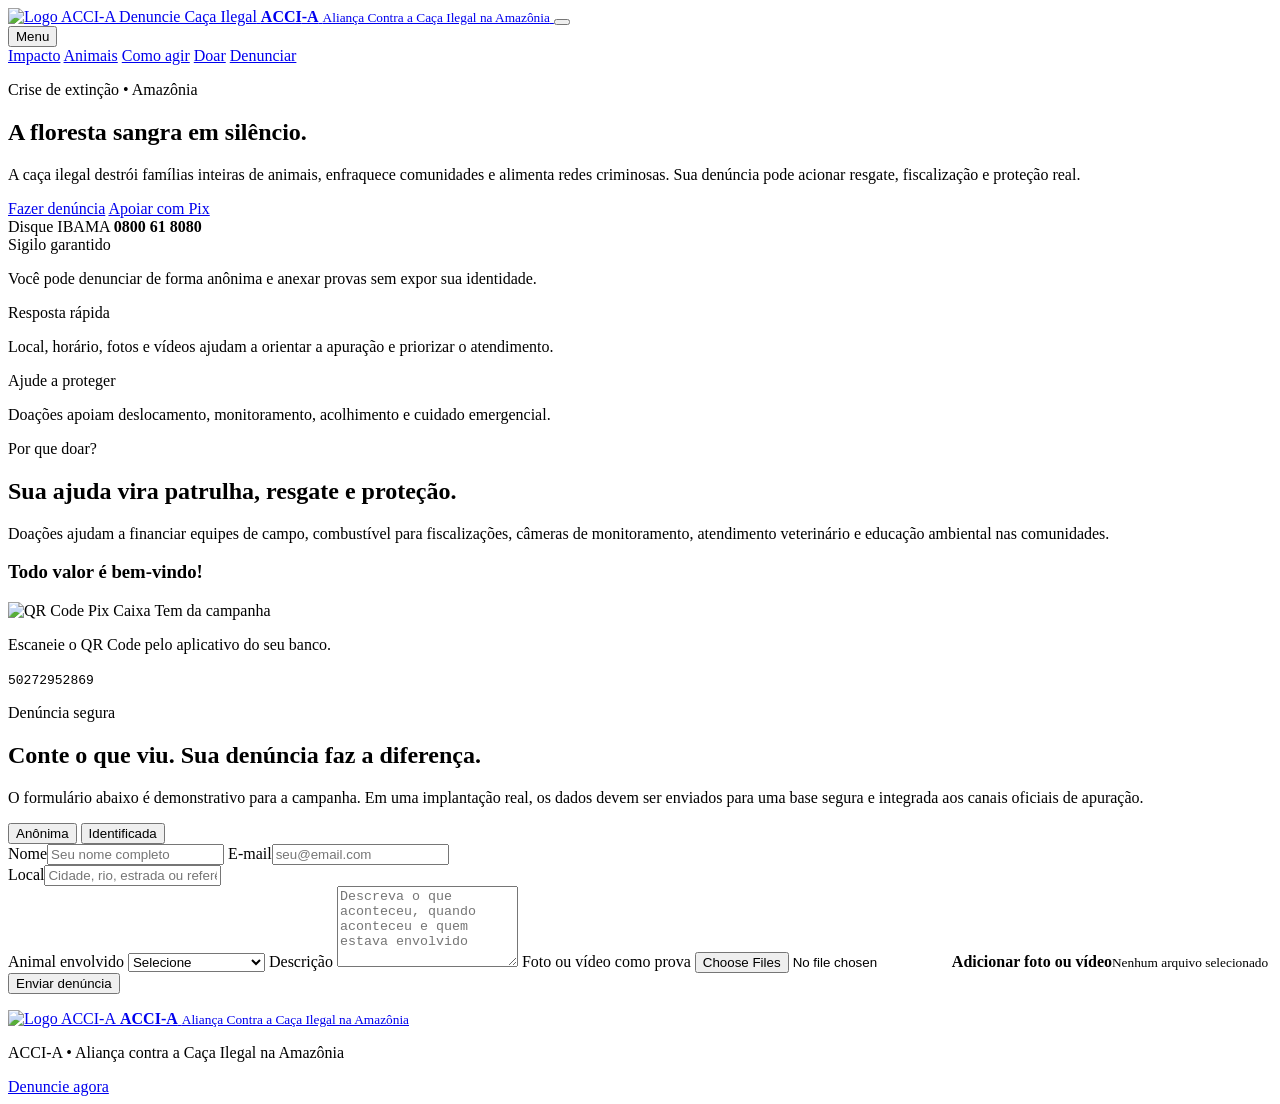
==== index.html @ 6cfe56fc "site pages" ====
﻿<!DOCTYPE html>
<html lang="pt-BR">
  <head>
    <meta charset="UTF-8" />
    <meta name="viewport" content="width=device-width, initial-scale=1.0" />
    <title>ACCI-A | Denuncie a Caça Ilegal</title>
    <meta
      name="description"
      content="Campanha ACCI-A contra a caça ilegal na Amazônia. Denuncie, doe e proteja a fauna brasileira."
    />
    <link rel="icon" type="image/png" href="logo-acci-a.png" />
    <link rel="apple-touch-icon" href="logo-acci-a.png" />
    <link rel="stylesheet" href="styles.css" />
  </head>
  <body>
    <header class="site-header" data-header>
      <nav class="nav container" aria-label="Navegação principal">
        <a class="brand" href="#inicio" aria-label="ACCI-A - início">
          <img src="logo-acci-a.png" alt="Logo ACCI-A Denuncie Caça Ilegal" />
          <span class="brand-copy">
            <strong>ACCI<span>-A</span></strong>
            <small>Aliança Contra a Caça Ilegal na Amazônia</small>
          </span>
        </a>

        <button class="menu-toggle" type="button" aria-label="Abrir menu" aria-expanded="false" data-menu-toggle>
          <span></span>
          <span></span>
        </button>

        <div class="nav-links" data-menu>
          <div class="nav-dropdown">
            <button class="nav-dropdown-toggle" type="button" aria-expanded="false" aria-haspopup="true" data-dropdown-toggle>
              Menu
              <span aria-hidden="true"></span>
            </button>
            <div class="nav-dropdown-menu" data-dropdown-menu>
              <a href="impacto.html">Impacto</a>
              <a href="animais.html">Animais</a>
              <a href="como-agir.html">Como agir</a>
              <a href="#doacao">Doar</a>
              <a class="nav-cta" href="#denuncia">Denunciar</a>
            </div>
          </div>
        </div>
      </nav>
    </header>

    <main id="inicio">
      <section class="hero" aria-labelledby="hero-title">
        <div class="hero-media" aria-hidden="true"></div>
        <div class="hero-grid" aria-hidden="true"></div>
        <div class="container hero-content">
          <p class="alert-label reveal">Crise de extinção • Amazônia</p>
          <h1 id="hero-title" class="reveal">A floresta <span>sangra</span> em silêncio.</h1>
          <p class="hero-copy reveal">
            A caça ilegal destrói famílias inteiras de animais, enfraquece comunidades e alimenta redes criminosas.
            Sua denúncia pode acionar resgate, fiscalização e proteção real.
          </p>
          <div class="hero-actions reveal">
            <a class="button button-primary" href="#denuncia" data-report-open>Fazer denúncia</a>
            <a class="button button-secondary" href="#doacao" data-donation-open>Apoiar com Pix</a>
          </div>
          <aside class="hotline reveal" aria-label="Canal oficial de denúncia">
            <span>Disque IBAMA</span>
            <strong>0800 61 8080</strong>
          </aside>
        </div>
      </section>

      <section class="proof-strip" aria-label="Garantias da campanha">
        <div class="container proof-grid">
          <article class="proof-item reveal">
            <span>Sigilo garantido</span>
            <p>Você pode denunciar de forma anônima e anexar provas sem expor sua identidade.</p>
          </article>
          <article class="proof-item reveal">
            <span>Resposta rápida</span>
            <p>Local, horário, fotos e vídeos ajudam a orientar a apuração e priorizar o atendimento.</p>
          </article>
          <article class="proof-item reveal">
            <span>Ajude a proteger</span>
            <p>Doações apoiam deslocamento, monitoramento, acolhimento e cuidado emergencial.</p>
          </article>
        </div>
      </section>




      <section class="section donation" id="doacao">
        <div class="container donation-layout">
          <div class="section-copy reveal">
            <p class="kicker">Por que doar?</p>
            <h2>Sua ajuda vira patrulha, resgate e proteção.</h2>
            <p>
              Doações ajudam a financiar equipes de campo, combustível para fiscalizações, câmeras de monitoramento,
              atendimento veterinário e educação ambiental nas comunidades.
            </p>
          </div>
          <aside class="pix-card reveal" aria-label="Doação via Pix">
            <h3>Todo valor é bem-vindo!</h3>
            <img src="pix-caixatem-qr.jpg" alt="QR Code Pix Caixa Tem da campanha" />
            <p>Escaneie o QR Code pelo aplicativo do seu banco.</p>
            <code>50272952869</code>
          </aside>
        </div>
      </section>

      <section class="section report" id="denuncia">
        <div class="container report-layout">
          <div class="section-copy reveal">
            <p class="kicker">Denúncia segura</p>
            <h2>Conte o que viu. Sua denúncia faz a diferença.</h2>
            <p>
              O formulário abaixo é demonstrativo para a campanha. Em uma implantação real, os dados devem ser enviados
              para uma base segura e integrada aos canais oficiais de apuração.
            </p>
          </div>

          <form class="report-form reveal" data-report-form>
            <div class="report-type" role="group" aria-label="Tipo de denúncia">
              <button class="active" type="button" data-report-type="anonymous" aria-pressed="true">Anônima</button>
              <button type="button" data-report-type="identified" aria-pressed="false">Identificada</button>
            </div>
            <p class="identity-warning" data-identity-warning hidden>
              Na denúncia identificada, seus dados ficam registrados para acompanhamento do caso.
            </p>
            <div class="form-row identity-fields" data-identity-fields>
              <label>Nome<input type="text" name="name" placeholder="Seu nome completo" data-identity-input /></label>
              <label>E-mail<input type="email" name="email" placeholder="seu@email.com" data-identity-input /></label>
            </div>
            <div class="form-row">
              <label class="cpf-field" data-cpf-field hidden>CPF<input type="text" name="cpf" inputmode="numeric" maxlength="14" placeholder="000.000.000-00" data-cpf /></label>
              <label>Local<input type="text" name="location" placeholder="Cidade, rio, estrada ou referência" required /></label>
            </div>
            <label>Animal envolvido
              <select name="animal" required>
                <option value="">Selecione</option>
                <option>Onça-pintada</option>
                <option>Boto-cor-de-rosa</option>
                <option>Primata amazônico</option>
                <option>Ave silvestre</option>
                <option>Outro animal</option>
              </select>
            </label>
            <label>Descrição
              <textarea name="message" rows="5" placeholder="Descreva o que aconteceu, quando aconteceu e quem estava envolvido" required></textarea>
            </label>
            <label class="file-field">Foto ou vídeo como prova
              <input type="file" name="evidence" accept="image/*,video/*" multiple data-file-input />
              <span class="file-box"><strong>Adicionar foto ou vídeo</strong><small data-file-label>Nenhum arquivo selecionado</small></span>
            </label>
            <button class="button button-primary" type="submit">Enviar denúncia</button>
            <p class="form-message" role="status" data-report-message></p>
          </form>
        </div>
      </section>
    </main>

    <div class="donation-modal" role="dialog" aria-modal="true" aria-labelledby="modal-title" hidden data-donation-modal>
      <button class="modal-backdrop" type="button" aria-label="Fechar" data-donation-close></button>
      <div class="modal-panel">
        <button class="modal-close" type="button" aria-label="Fechar janela" data-donation-close><span></span><span></span></button>
        <p class="kicker">Pix da campanha</p>
        <h2 id="modal-title">Apoie a proteção da fauna</h2>
        <img src="pix-caixatem-qr.jpg" alt="QR Code Pix Caixa Tem da campanha" />
        <code>50272952869</code>
      </div>
    </div>


    <div class="donation-modal report-modal" role="dialog" aria-modal="true" aria-labelledby="report-modal-title" hidden data-report-modal>
      <button class="modal-backdrop" type="button" aria-label="Fechar" data-report-close></button>
      <div class="modal-panel report-modal-panel">
        <button class="modal-close" type="button" aria-label="Fechar janela" data-report-close><span></span><span></span></button>
        <p class="kicker">Denúncia segura</p>
        <h2 id="report-modal-title">Faça sua denúncia</h2>
        <form class="report-form compact-report-form" data-report-form>
          <div class="report-type" role="group" aria-label="Tipo de denúncia">
            <button class="active" type="button" data-report-type="anonymous" aria-pressed="true">Anônima</button>
            <button type="button" data-report-type="identified" aria-pressed="false">Identificada</button>
          </div>
          <p class="identity-warning" data-identity-warning hidden>
            Na denúncia identificada, seus dados ficam registrados para acompanhamento do caso.
          </p>
          <div class="form-row identity-fields" data-identity-fields>
            <label>Nome<input type="text" name="name" placeholder="Seu nome completo" data-identity-input /></label>
            <label>E-mail<input type="email" name="email" placeholder="seu@email.com" data-identity-input /></label>
          </div>
          <div class="form-row">
            <label class="cpf-field" data-cpf-field hidden>CPF<input type="text" name="cpf" inputmode="numeric" maxlength="14" placeholder="000.000.000-00" data-cpf /></label>
            <label>Local<input type="text" name="location" placeholder="Cidade, rio, estrada ou referência" required /></label>
          </div>
          <label>Animal envolvido
            <select name="animal" required>
              <option value="">Selecione</option>
              <option>Onça-pintada</option>
              <option>Boto-cor-de-rosa</option>
              <option>Primata amazônico</option>
              <option>Ave silvestre</option>
              <option>Outro animal</option>
            </select>
          </label>
          <label>Descrição
            <textarea name="message" rows="4" placeholder="Descreva o que aconteceu, quando aconteceu e quem estava envolvido" required></textarea>
          </label>
          <label class="file-field">Foto ou vídeo como prova
            <input type="file" name="evidence" accept="image/*,video/*" multiple data-file-input />
            <span class="file-box"><strong>Adicionar foto ou vídeo</strong><small data-file-label>Nenhum arquivo selecionado</small></span>
          </label>
          <button class="button button-primary" type="submit">Enviar denúncia</button>
          <p class="form-message" role="status" data-report-message></p>
        </form>
      </div>
    </div>

    <footer class="footer">
      <div class="container footer-grid">
        <a class="brand" href="#inicio">
          <img src="logo-acci-a.png" alt="Logo ACCI-A" />
          <span class="brand-copy">
            <strong>ACCI<span>-A</span></strong>
            <small>Aliança Contra a Caça Ilegal na Amazônia</small>
          </span>
        </a>
        <p>ACCI-A • Aliança contra a Caça Ilegal na Amazônia</p>
        <a href="#denuncia">Denuncie agora</a>
      </div>
    </footer>

    <script src="script.js"></script>
  </body>
</html>
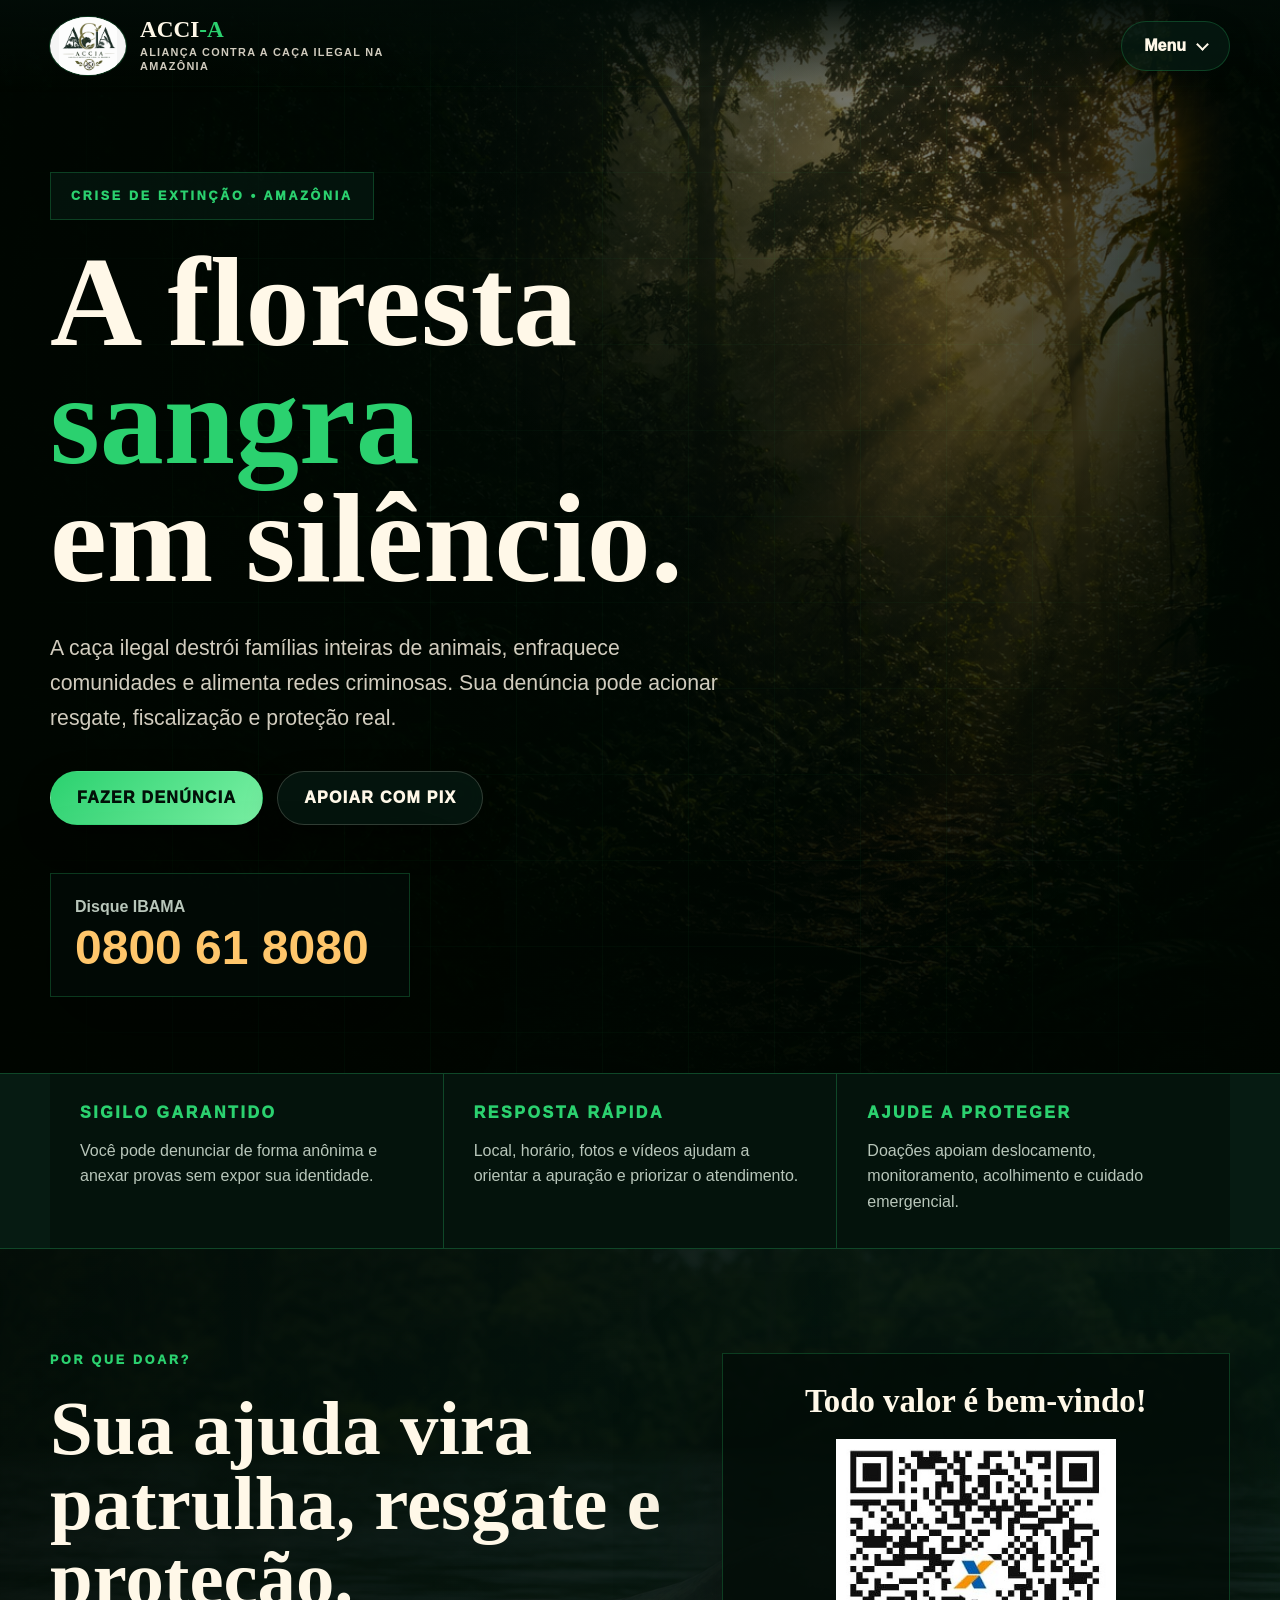
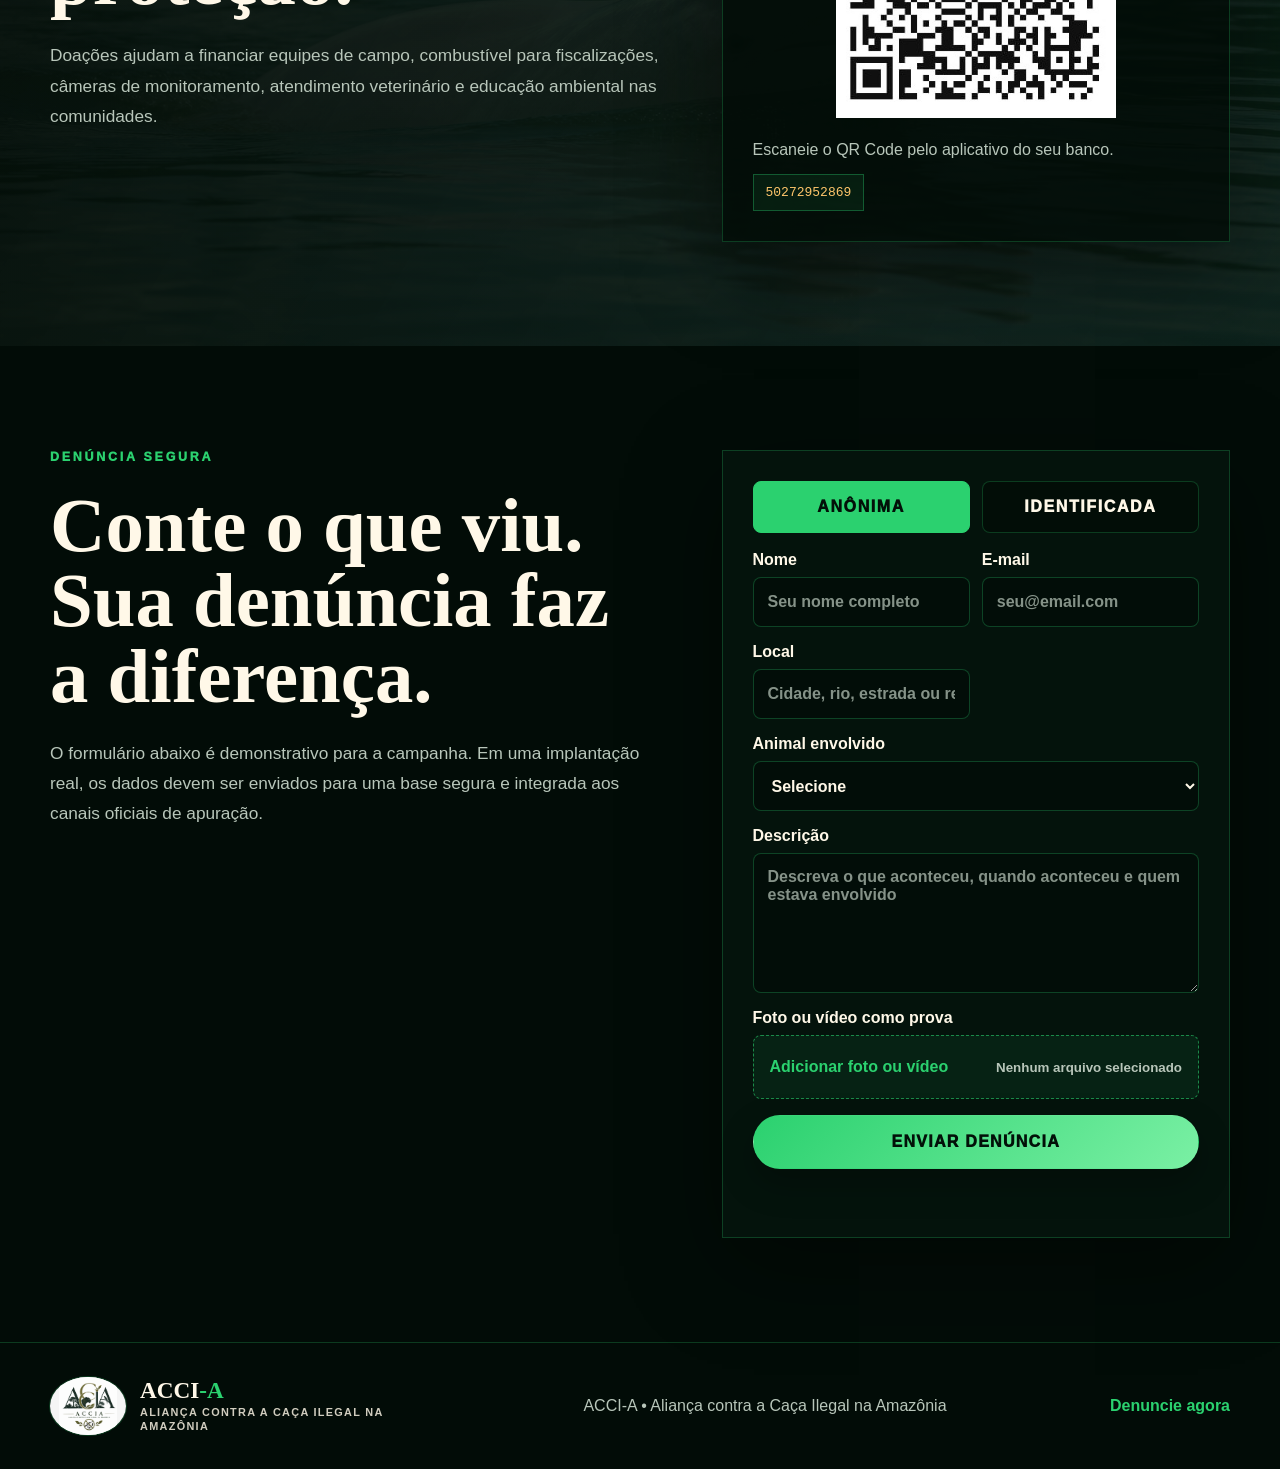
==== commit dc5470f8: "correção links" ====
--- a/index.html
+++ b/index.html
@@ -8,15 +8,15 @@
       name="description"
       content="Campanha ACCI-A contra a caça ilegal na Amazônia. Denuncie, doe e proteja a fauna brasileira."
     />
-    <link rel="icon" type="image/png" href="logo-acci-a.png" />
-    <link rel="apple-touch-icon" href="logo-acci-a.png" />
-    <link rel="stylesheet" href="styles.css" />
+    <link rel="icon" type="image/png" href="view/logo-acci-a.png" />
+    <link rel="apple-touch-icon" href="view/logo-acci-a.png" />
+    <link rel="stylesheet" href="view/styles.css" />
   </head>
   <body>
     <header class="site-header" data-header>
       <nav class="nav container" aria-label="Navegação principal">
         <a class="brand" href="#inicio" aria-label="ACCI-A - início">
-          <img src="logo-acci-a.png" alt="Logo ACCI-A Denuncie Caça Ilegal" />
+          <img src="view/logo-acci-a.png" alt="Logo ACCI-A Denuncie Caça Ilegal" />
           <span class="brand-copy">
             <strong>ACCI<span>-A</span></strong>
             <small>Aliança Contra a Caça Ilegal na Amazônia</small>
@@ -35,9 +35,9 @@
               <span aria-hidden="true"></span>
             </button>
             <div class="nav-dropdown-menu" data-dropdown-menu>
-              <a href="impacto.html">Impacto</a>
-              <a href="animais.html">Animais</a>
-              <a href="como-agir.html">Como agir</a>
+              <a href="view/impacto.html">Impacto</a>
+              <a href="view/animais.html">Animais</a>
+              <a href="view/como-agir.html">Como agir</a>
               <a href="#doacao">Doar</a>
               <a class="nav-cta" href="#denuncia">Denunciar</a>
             </div>
@@ -100,7 +100,7 @@
           </div>
           <aside class="pix-card reveal" aria-label="Doação via Pix">
             <h3>Todo valor é bem-vindo!</h3>
-            <img src="pix-caixatem-qr.jpg" alt="QR Code Pix Caixa Tem da campanha" />
+            <img src="view/pix-caixatem-qr.jpg" alt="QR Code Pix Caixa Tem da campanha" />
             <p>Escaneie o QR Code pelo aplicativo do seu banco.</p>
             <code>50272952869</code>
           </aside>
@@ -164,7 +164,7 @@
         <button class="modal-close" type="button" aria-label="Fechar janela" data-donation-close><span></span><span></span></button>
         <p class="kicker">Pix da campanha</p>
         <h2 id="modal-title">Apoie a proteção da fauna</h2>
-        <img src="pix-caixatem-qr.jpg" alt="QR Code Pix Caixa Tem da campanha" />
+        <img src="view/pix-caixatem-qr.jpg" alt="QR Code Pix Caixa Tem da campanha" />
         <code>50272952869</code>
       </div>
     </div>
@@ -218,7 +218,7 @@
     <footer class="footer">
       <div class="container footer-grid">
         <a class="brand" href="#inicio">
-          <img src="logo-acci-a.png" alt="Logo ACCI-A" />
+          <img src="view/logo-acci-a.png" alt="Logo ACCI-A" />
           <span class="brand-copy">
             <strong>ACCI<span>-A</span></strong>
             <small>Aliança Contra a Caça Ilegal na Amazônia</small>
@@ -229,7 +229,7 @@
       </div>
     </footer>
 
-    <script src="script.js"></script>
+    <script src="view/script.js"></script>
   </body>
 </html>
 
--- a/view/styles.css
+++ b/view/styles.css
@@ -0,0 +1,261 @@
+﻿:root {
+  --deep: #020c07;
+  --forest: #061b12;
+  --moss: #0c2a1b;
+  --leaf: #2bd16f;
+  --leaf-soft: rgba(43, 209, 111, 0.16);
+  --cream: #fff8e8;
+  --muted: #b8c6ba;
+  --line: rgba(43, 209, 111, 0.24);
+  --danger: #e3311d;
+  --gold: #ffc66b;
+  --shadow: 0 28px 90px rgba(0, 0, 0, 0.42);
+  --radius: 8px;
+}
+
+* { box-sizing: border-box; }
+[hidden] { display: none !important; }
+html { scroll-behavior: smooth; }
+body {
+  margin: 0;
+  color: var(--cream);
+  background: var(--deep);
+  font-family: Inter, "Segoe UI", Arial, sans-serif;
+}
+body.modal-open { overflow: hidden; }
+a { color: inherit; text-decoration: none; }
+img { display: block; max-width: 100%; }
+button, input, textarea, select { font: inherit; }
+.container { width: min(1180px, calc(100% - 40px)); margin: 0 auto; }
+
+.site-header {
+  position: fixed;
+  inset: 0 0 auto;
+  z-index: 30;
+  background: linear-gradient(to bottom, rgba(2, 12, 7, 0.94), rgba(2, 12, 7, 0));
+  transition: background 180ms ease, border-color 180ms ease;
+}
+.site-header.is-scrolled { background: rgba(2, 12, 7, 0.92); border-bottom: 1px solid var(--line); backdrop-filter: blur(18px); }
+.nav { min-height: 92px; display: flex; align-items: center; justify-content: space-between; gap: 24px; }
+.brand { display: inline-flex; align-items: center; gap: 14px; font-family: Georgia, "Times New Roman", serif; font-weight: 900; }
+.brand-copy { display: grid; gap: 4px; line-height: 1; }
+.brand-copy strong { font-size: 1.45rem; }
+.brand-copy small { max-width: 280px; color: rgba(255, 248, 232, 0.82); font-family: Inter, "Segoe UI", Arial, sans-serif; font-size: 0.68rem; font-weight: 900; letter-spacing: 0.12em; line-height: 1.28; text-transform: uppercase; }
+.brand img { width: 76px; height: 58px; object-fit: contain; border-radius: 50%; background: rgba(255, 255, 255, 0.96); box-shadow: 0 0 0 1px var(--line); }
+.brand strong span { color: var(--leaf); }
+.nav-links { display: flex; align-items: center; gap: clamp(18px, 3vw, 42px); color: rgba(255, 248, 232, 0.84); font-weight: 800; }
+.nav-links a:not(.nav-cta):hover { color: var(--leaf); }
+.nav-cta { padding: 13px 20px; border: 1px solid var(--line); border-radius: 999px; color: var(--leaf); background: rgba(43, 209, 111, 0.08); box-shadow: 0 10px 28px rgba(0, 0, 0, 0.18); }
+.menu-toggle { display: none; width: 46px; height: 46px; border: 1px solid var(--line); border-radius: var(--radius); background: rgba(6, 27, 18, 0.78); }
+.menu-toggle span { display: block; width: 20px; height: 2px; margin: 5px auto; background: var(--cream); transition: transform 180ms ease; }
+.menu-toggle.is-open span:first-child { transform: translateY(3.5px) rotate(45deg); }
+.menu-toggle.is-open span:last-child { transform: translateY(-3.5px) rotate(-45deg); }
+
+.hero { position: relative; min-height: 100vh; overflow: hidden; display: flex; align-items: center; padding: 128px 0 76px; }
+.hero-media { position: absolute; inset: 0; background: linear-gradient(90deg, rgba(2, 12, 7, 0.98) 0%, rgba(2, 12, 7, 0.86) 36%, rgba(2, 12, 7, 0.36) 72%, rgba(2, 12, 7, 0.86) 100%), linear-gradient(to bottom, rgba(2, 12, 7, 0.1), rgba(2, 12, 7, 0.95)), url("../imgs/hero-rainforest.png") center/cover; filter: saturate(0.9) contrast(1.05); transform: scale(1.02); }
+.hero-grid { position: absolute; inset: 0; background: linear-gradient(var(--line) 1px, transparent 1px), linear-gradient(90deg, var(--line) 1px, transparent 1px); background-size: 86px 86px; opacity: 0.14; mask-image: linear-gradient(90deg, transparent, black 18%, black 78%, transparent); }
+.hero-content { position: relative; z-index: 1; padding-top: 44px; }
+.alert-label, .kicker { margin: 0 0 24px; color: var(--leaf); font-size: 0.78rem; font-weight: 950; letter-spacing: 0.22em; text-transform: uppercase; }
+.alert-label { display: inline-flex; padding: 16px 20px; border: 1px solid var(--line); background: rgba(6, 27, 18, 0.62); }
+h1, h2, h3 { letter-spacing: 0; }
+.hero h1 { max-width: 760px; margin: 0; font-family: Georgia, "Times New Roman", serif; font-size: clamp(4.25rem, 10vw, 9.4rem); line-height: 0.92; font-weight: 900; }
+.hero h1 span { display: block; color: var(--leaf); }
+.hero-copy { max-width: 700px; margin: 34px 0 0; color: rgba(255, 248, 232, 0.82); font-size: clamp(1.05rem, 1.7vw, 1.33rem); line-height: 1.65; }
+.hero-actions { display: flex; flex-wrap: wrap; gap: 14px; margin-top: 34px; }
+.button { min-height: 54px; display: inline-flex; align-items: center; justify-content: center; padding: 0 26px; border: 1px solid transparent; border-radius: 999px; font-weight: 950; letter-spacing: 0.08em; text-transform: uppercase; cursor: pointer; box-shadow: 0 14px 34px rgba(0, 0, 0, 0.28); transition: transform 160ms ease, background 160ms ease, border-color 160ms ease, box-shadow 160ms ease; }
+.button:hover { transform: translateY(-2px); box-shadow: 0 18px 44px rgba(0, 0, 0, 0.34); }
+.button-primary { color: #021008; background: linear-gradient(135deg, #2bd16f, #7af0a4); }
+.button-primary:hover { background: linear-gradient(135deg, #54e88f, #a2ffc1); }
+.button-secondary { border-color: rgba(255, 248, 232, 0.18); color: var(--cream); background: rgba(6, 27, 18, 0.72); backdrop-filter: blur(10px); }
+.button-secondary:hover { border-color: var(--leaf); }
+.hotline { width: min(360px, 100%); margin-top: 48px; padding: 24px; border: 1px solid var(--line); background: rgba(2, 12, 7, 0.74); box-shadow: var(--shadow); }
+.hotline span { display: block; color: var(--muted); font-weight: 800; }
+.hotline strong { display: block; margin-top: 8px; color: var(--gold); font-size: clamp(2rem, 4vw, 3rem); line-height: 1; }
+
+.proof-strip { position: relative; z-index: 2; border-block: 1px solid var(--line); background: var(--forest); }
+.proof-grid { display: grid; grid-template-columns: repeat(3, 1fr); gap: 1px; background: var(--line); }
+.proof-item { min-height: 174px; padding: 30px; background: #04130c; }
+.proof-item span { display: block; color: var(--leaf); font-weight: 950; letter-spacing: 0.16em; text-transform: uppercase; }
+.proof-item p { margin: 16px 0 0; color: var(--muted); line-height: 1.6; }
+
+.section { padding: 104px 0; }
+.split-layout, .action-layout, .donation-layout, .report-layout { display: grid; grid-template-columns: minmax(0, 0.92fr) minmax(340px, 0.76fr); gap: 56px; align-items: start; }
+.section-copy h2, .section-heading h2 { margin: 0; font-family: Georgia, "Times New Roman", serif; font-size: clamp(2.65rem, 6vw, 5.9rem); line-height: 0.98; }
+.section-copy p:not(.kicker), .section-heading p:not(.kicker) { max-width: 760px; margin: 24px 0 0; color: var(--muted); font-size: 1.08rem; line-height: 1.75; }
+.impact { background: linear-gradient(180deg, #04130c, #081f14); }
+.metric-grid { display: grid; gap: 14px; }
+.metric-grid article, .step { padding: 26px; border: 1px solid var(--line); background: linear-gradient(180deg, rgba(43, 209, 111, 0.08), rgba(43, 209, 111, 0.02)); }
+.metric-grid strong, .step strong { display: block; margin-bottom: 24px; color: var(--leaf); letter-spacing: 0.18em; }
+.metric-grid span { color: rgba(255, 248, 232, 0.84); line-height: 1.6; }
+
+.animals { background: radial-gradient(circle at 18% 10%, rgba(43, 209, 111, 0.12), transparent 28%), #020c07; }
+.section-heading { max-width: 900px; margin-bottom: 46px; }
+.animal-grid { display: grid; grid-template-columns: repeat(3, minmax(0, 1fr)); gap: 18px; }
+.animal-card { overflow: hidden; border: 1px solid var(--line); background: #071a11; box-shadow: 0 18px 52px rgba(0, 0, 0, 0.28); }
+.animal-card img { width: 100%; height: 310px; object-fit: cover; }
+.animal-card div { padding: 24px; }
+.animal-card span { color: var(--leaf); font-size: 0.76rem; font-weight: 950; letter-spacing: 0.16em; text-transform: uppercase; }
+.animal-card h3 { margin: 12px 0 10px; font-family: Georgia, "Times New Roman", serif; font-size: 2.05rem; line-height: 1; }
+.animal-card p { margin: 0; color: var(--muted); line-height: 1.62; }
+
+.action { background: linear-gradient(180deg, #061b12, #020c07); }
+.steps { display: grid; gap: 14px; }
+.step h3 { margin: 0 0 10px; font-family: Georgia, "Times New Roman", serif; font-size: 2rem; }
+.step p { margin: 0; color: var(--muted); line-height: 1.62; }
+
+.donation { background: linear-gradient(120deg, rgba(2, 12, 7, 0.96), rgba(6, 27, 18, 0.88)), url("../imgs/river-dolphin.png") center/cover; }
+.pix-card { padding: 30px; border: 1px solid var(--line); background: rgba(2, 12, 7, 0.82); box-shadow: var(--shadow); }
+.pix-card h3 { margin: 0 0 20px; font-family: Georgia, "Times New Roman", serif; font-size: clamp(1.45rem, 3vw, 2.05rem); line-height: 1.08; white-space: nowrap; text-align: center; }
+.pix-card img { width: min(100%, 280px); margin: 0 auto 20px; border: 10px solid #fff; background: #fff; }
+.pix-card p { margin: 0 0 12px; color: var(--muted); line-height: 1.5; }
+code { display: inline-block; max-width: 100%; padding: 10px 12px; border: 1px solid rgba(43, 209, 111, 0.34); color: var(--gold); background: rgba(43, 209, 111, 0.08); overflow-wrap: anywhere; }
+
+.report { background: linear-gradient(180deg, rgba(2, 12, 7, 0.94), rgba(2, 12, 7, 0.98)), url("../imgs/jaguar.png") center/cover fixed; }
+.report-form { padding: 30px; border: 1px solid var(--line); background: rgba(5, 20, 13, 0.94); box-shadow: var(--shadow); }
+.report-type, .form-row { display: grid; grid-template-columns: repeat(2, minmax(0, 1fr)); gap: 12px; }
+.report-type { margin-bottom: 18px; }
+.report-type button { min-height: 52px; border: 1px solid var(--line); border-radius: var(--radius); color: var(--cream); background: rgba(2, 12, 7, 0.7); font-weight: 950; text-transform: uppercase; letter-spacing: 0.1em; cursor: pointer; }
+.report-type button.active { color: #021008; background: var(--leaf); border-color: var(--leaf); }
+.identity-warning { margin: 0 0 18px; padding: 14px 16px; border-left: 4px solid var(--gold); color: var(--cream); background: rgba(255, 198, 107, 0.08); line-height: 1.5; }
+label { display: grid; gap: 8px; margin-bottom: 16px; font-weight: 900; }
+input, textarea, select { width: 100%; border: 1px solid rgba(43, 209, 111, 0.28); border-radius: var(--radius); color: var(--cream); background: rgba(2, 12, 7, 0.72); outline: none; }
+input::placeholder, textarea::placeholder { color: rgba(184, 198, 186, 0.72); }
+input, select { height: 50px; padding: 0 14px; }
+textarea { min-height: 140px; padding: 14px; resize: vertical; }
+select option { color: #102116; background: #fff; }
+input:focus, textarea:focus, select:focus { border-color: var(--leaf); box-shadow: 0 0 0 4px rgba(43, 209, 111, 0.14); }
+.file-field input { position: absolute; width: 1px; height: 1px; opacity: 0; pointer-events: none; }
+.file-box { min-height: 64px; display: flex; align-items: center; justify-content: space-between; gap: 14px; padding: 14px 16px; border: 1px dashed rgba(43, 209, 111, 0.6); border-radius: var(--radius); color: var(--leaf); background: rgba(43, 209, 111, 0.08); cursor: pointer; }
+.file-box small { color: var(--muted); text-align: right; }
+.report-form .button { width: 100%; }
+.form-message { min-height: 24px; margin: 14px 0 0; color: var(--gold); font-weight: 900; text-align: center; }
+
+.donation-modal { position: fixed; inset: 0; z-index: 80; display: grid; place-items: center; padding: 20px; }
+.modal-backdrop { position: absolute; inset: 0; border: 0; background: rgba(1, 8, 5, 0.82); backdrop-filter: blur(10px); }
+.modal-panel { position: relative; width: min(440px, 100%); max-height: 92vh; overflow: auto; padding: 30px; border: 1px solid var(--line); border-radius: 18px; background: linear-gradient(180deg, rgba(8, 33, 22, 0.98), rgba(2, 12, 7, 0.98)); box-shadow: var(--shadow); text-align: center; }
+.modal-close { position: absolute; top: 14px; right: 14px; width: 42px; height: 42px; border: 1px solid var(--line); border-radius: 50%; background: rgba(2, 12, 7, 0.7); cursor: pointer; }
+.modal-close span { position: absolute; top: 20px; left: 11px; width: 18px; height: 2px; background: var(--cream); }
+.modal-close span:first-child { transform: rotate(45deg); }
+.modal-close span:last-child { transform: rotate(-45deg); }
+.modal-panel h2 { margin: 0 42px 20px; font-family: Georgia, "Times New Roman", serif; font-size: clamp(2rem, 7vw, 3.1rem); line-height: 1; }
+.modal-panel img { width: min(100%, 300px); margin: 0 auto 18px; border: 10px solid #fff; background: #fff; }
+.report-modal-panel { width: min(760px, 100%); text-align: left; }
+.report-modal-panel h2 { margin-inline: 0 52px; }
+.compact-report-form { margin-top: 22px; padding: 22px; box-shadow: none; }
+.compact-report-form textarea { min-height: 118px; }
+.report-modal .button-primary { width: 100%; }
+
+.footer { padding: 34px 0; border-top: 1px solid var(--line); background: #020c07; }
+.footer-grid { display: grid; grid-template-columns: auto 1fr auto; align-items: center; gap: 24px; }
+.footer p { margin: 0; color: var(--muted); text-align: center; }
+.footer a:last-child { color: var(--leaf); font-weight: 900; }
+.reveal { opacity: 0; transform: translateY(22px); transition: opacity 620ms ease, transform 620ms ease; }
+.reveal.is-visible { opacity: 1; transform: translateY(0); }
+
+@media (max-width: 980px) {
+  .menu-toggle { display: block; }
+  .nav { min-height: 84px; }
+  .nav-links { position: absolute; top: 84px; left: 20px; right: 20px; display: grid; gap: 4px; padding: 18px; border: 1px solid var(--line); background: rgba(2, 12, 7, 0.97); box-shadow: var(--shadow); opacity: 0; pointer-events: none; transform: translateY(-10px); transition: opacity 180ms ease, transform 180ms ease; }
+  .nav-dropdown-menu { position: static; min-width: 0; padding: 0; border: 0; background: transparent; box-shadow: none; opacity: 1; pointer-events: auto; transform: none; }
+  .nav-dropdown-menu::before { display: none; }
+  .nav-dropdown-toggle { display: none; }
+  .nav-links.is-open { opacity: 1; pointer-events: auto; transform: translateY(0); }
+  .nav-links a { padding: 12px; }
+  .proof-grid, .split-layout, .action-layout, .donation-layout, .report-layout, .animal-grid, .detail-card-grid, .impact-topic-grid, .action-guide-grid, .footer-grid { grid-template-columns: 1fr; }
+  .footer p { text-align: left; }
+}
+
+@media (max-width: 640px) {
+  .container { width: min(100% - 24px, 1180px); }
+  .brand img { width: 64px; height: 50px; }
+  .brand { gap: 10px; }
+  .brand-copy strong { font-size: 1.32rem; }
+  .brand-copy small { max-width: 190px; font-size: 0.56rem; letter-spacing: 0.08em; }
+  .hero { min-height: 860px; padding-top: 112px; }
+  .detail-hero { min-height: 720px; padding-top: 116px; }
+  .alert-label { padding: 13px 14px; font-size: 0.68rem; letter-spacing: 0.16em; }
+  .hero h1 { font-size: clamp(4.2rem, 20vw, 6.2rem); }
+  .hero-actions .button { width: 100%; }
+  .button { min-height: 52px; padding-inline: 20px; letter-spacing: 0.06em; }
+  .report-modal-panel { padding: 24px; }
+  .section { padding: 76px 0; }
+  .section-copy h2, .section-heading h2 { font-size: clamp(2.55rem, 14vw, 4.4rem); }
+  .animal-card img { height: 250px; }
+  .detail-hero h1 { font-size: clamp(3.2rem, 16vw, 5.4rem); }
+  .topic-card, .detail-step { min-height: auto; }
+  .detail-card p { min-height: auto; }
+  .report-type, .form-row { grid-template-columns: 1fr; }
+  .proof-item, .pix-card, .report-form, .step, .metric-grid article { padding: 22px; }
+  .file-box { align-items: flex-start; flex-direction: column; }
+  .file-box small { text-align: left; }
+}
+
+
+
+
+.nav-links a.is-active { color: var(--leaf); }
+.detail-hero { position: relative; min-height: 78vh; overflow: hidden; display: flex; align-items: center; padding: 142px 0 86px; }
+.detail-hero-bg { position: absolute; inset: 0; background: linear-gradient(90deg, rgba(2, 12, 7, 0.98), rgba(2, 12, 7, 0.82) 44%, rgba(2, 12, 7, 0.42)), linear-gradient(to bottom, rgba(2, 12, 7, 0.06), rgba(2, 12, 7, 0.94)), var(--detail-image) center/cover; filter: saturate(0.88) contrast(1.08); transform: scale(1.02); }
+.detail-hero-content { position: relative; z-index: 1; padding-top: 34px; }
+.detail-hero h1 { max-width: 860px; margin: 0; font-family: Georgia, "Times New Roman", serif; font-size: clamp(3.6rem, 8vw, 8rem); line-height: 0.94; font-weight: 900; }
+.detail-section { background: linear-gradient(180deg, #04130c, #020c07); }
+.detail-card-grid { display: grid; grid-template-columns: repeat(3, minmax(0, 1fr)); gap: 18px; }
+.detail-card { min-height: 100%; }
+.detail-card p { min-height: 130px; }
+.impact-topic-grid, .action-guide-grid { display: grid; grid-template-columns: repeat(3, minmax(0, 1fr)); gap: 18px; }
+.topic-card { min-height: 290px; padding: 28px; border: 1px solid var(--line); background: linear-gradient(180deg, rgba(43, 209, 111, 0.09), rgba(6, 27, 18, 0.68)); box-shadow: 0 18px 52px rgba(0, 0, 0, 0.24); }
+.topic-card strong { display: block; margin-bottom: 26px; color: var(--leaf); letter-spacing: 0.18em; }
+.topic-card h3 { margin: 0 0 14px; font-family: Georgia, "Times New Roman", serif; font-size: 2rem; line-height: 1.02; }
+.topic-card p, .detail-step p { margin: 0; color: var(--muted); line-height: 1.68; }
+.detail-step { min-height: 260px; }
+.action-page-layout .section-heading { max-width: 980px; }
+
+
+@media (max-width: 980px) {
+  .detail-card-grid, .impact-topic-grid, .action-guide-grid { grid-template-columns: 1fr; }
+}
+
+@media (max-width: 640px) {
+  .detail-hero { min-height: 720px; padding-top: 116px; }
+  .detail-hero h1 { font-size: clamp(3.2rem, 16vw, 5.4rem); }
+  .topic-card, .detail-step { min-height: auto; }
+  .detail-card p { min-height: auto; }
+}
+
+
+.animals-page .section-heading { max-width: 1040px; }
+.animal-profile-list { display: grid; gap: 22px; }
+.animal-profile { display: grid; grid-template-columns: minmax(280px, 0.72fr) minmax(0, 1fr); gap: 0; overflow: hidden; border: 1px solid var(--line); background: #071a11; box-shadow: 0 18px 52px rgba(0, 0, 0, 0.28); }
+.animal-profile img { width: 100%; height: 100%; min-height: 360px; object-fit: cover; background: #061b12; }
+.animal-profile-copy { padding: clamp(24px, 4vw, 42px); }
+.animal-profile-copy span { color: var(--leaf); font-size: 0.78rem; font-weight: 950; letter-spacing: 0.16em; text-transform: uppercase; }
+.animal-profile-copy h3 { margin: 14px 0 18px; font-family: Georgia, "Times New Roman", serif; font-size: clamp(2rem, 4vw, 3.35rem); line-height: 1; }
+.animal-profile-copy p { margin: 0; color: var(--muted); font-size: 1.02rem; line-height: 1.72; }
+.animal-profile-copy p + p { margin-top: 16px; }
+.species-note { margin-top: 28px; padding: clamp(24px, 4vw, 38px); border: 1px solid var(--line); background: linear-gradient(180deg, rgba(43, 209, 111, 0.1), rgba(6, 27, 18, 0.72)); box-shadow: var(--shadow); }
+.species-note strong { display: block; color: var(--leaf); font-family: Georgia, "Times New Roman", serif; font-size: clamp(1.65rem, 3vw, 2.5rem); line-height: 1.05; }
+.species-note p { margin: 16px 0 0; color: var(--muted); font-size: 1.05rem; line-height: 1.7; }
+
+@media (max-width: 980px) {
+  .animal-profile { grid-template-columns: 1fr; }
+  .animal-profile img { min-height: 300px; max-height: 420px; }
+}
+
+@media (max-width: 640px) {
+  .animal-profile img { min-height: 240px; }
+  .animal-profile-copy { padding: 22px; }
+}
+
+
+.nav-dropdown { position: relative; }
+.nav-dropdown-toggle { min-height: 50px; display: inline-flex; align-items: center; gap: 12px; padding: 0 22px; border: 1px solid var(--line); border-radius: 999px; color: var(--cream); background: rgba(6, 27, 18, 0.72); font-weight: 950; cursor: pointer; box-shadow: 0 10px 28px rgba(0, 0, 0, 0.18); }
+.nav-dropdown-toggle:hover, .nav-dropdown.is-open .nav-dropdown-toggle { color: var(--leaf); border-color: rgba(43, 209, 111, 0.48); background: rgba(43, 209, 111, 0.08); }
+.nav-dropdown-toggle span { width: 9px; height: 9px; border-right: 2px solid currentColor; border-bottom: 2px solid currentColor; transform: translateY(-2px) rotate(45deg); transition: transform 180ms ease; }
+.nav-dropdown.is-open .nav-dropdown-toggle span { transform: translateY(2px) rotate(225deg); }
+.nav-dropdown-menu { position: absolute; top: calc(100% + 14px); right: 0; min-width: 248px; display: grid; padding: 10px; border: 1px solid var(--line); background: rgba(2, 12, 7, 0.98); box-shadow: var(--shadow); opacity: 0; pointer-events: none; transform: translateY(-8px); transition: opacity 180ms ease, transform 180ms ease; }
+.nav-dropdown-menu::before { content: ""; position: absolute; top: -9px; right: 34px; width: 16px; height: 16px; border-left: 1px solid var(--line); border-top: 1px solid var(--line); background: rgba(2, 12, 7, 0.98); transform: rotate(45deg); }
+.nav-dropdown.is-open .nav-dropdown-menu { opacity: 1; pointer-events: auto; transform: translateY(0); }
+.nav-dropdown-menu a { position: relative; z-index: 1; padding: 15px 16px; border-bottom: 1px solid rgba(43, 209, 111, 0.14); color: rgba(255, 248, 232, 0.84); font-weight: 900; }
+.nav-dropdown-menu a:last-child { border-bottom: 0; }
+.nav-dropdown-menu a:hover, .nav-dropdown-menu a.is-active { color: var(--leaf); background: rgba(43, 209, 111, 0.08); }
+.nav-dropdown-menu .nav-cta { margin-top: 6px; border-radius: var(--radius); text-align: center; }
